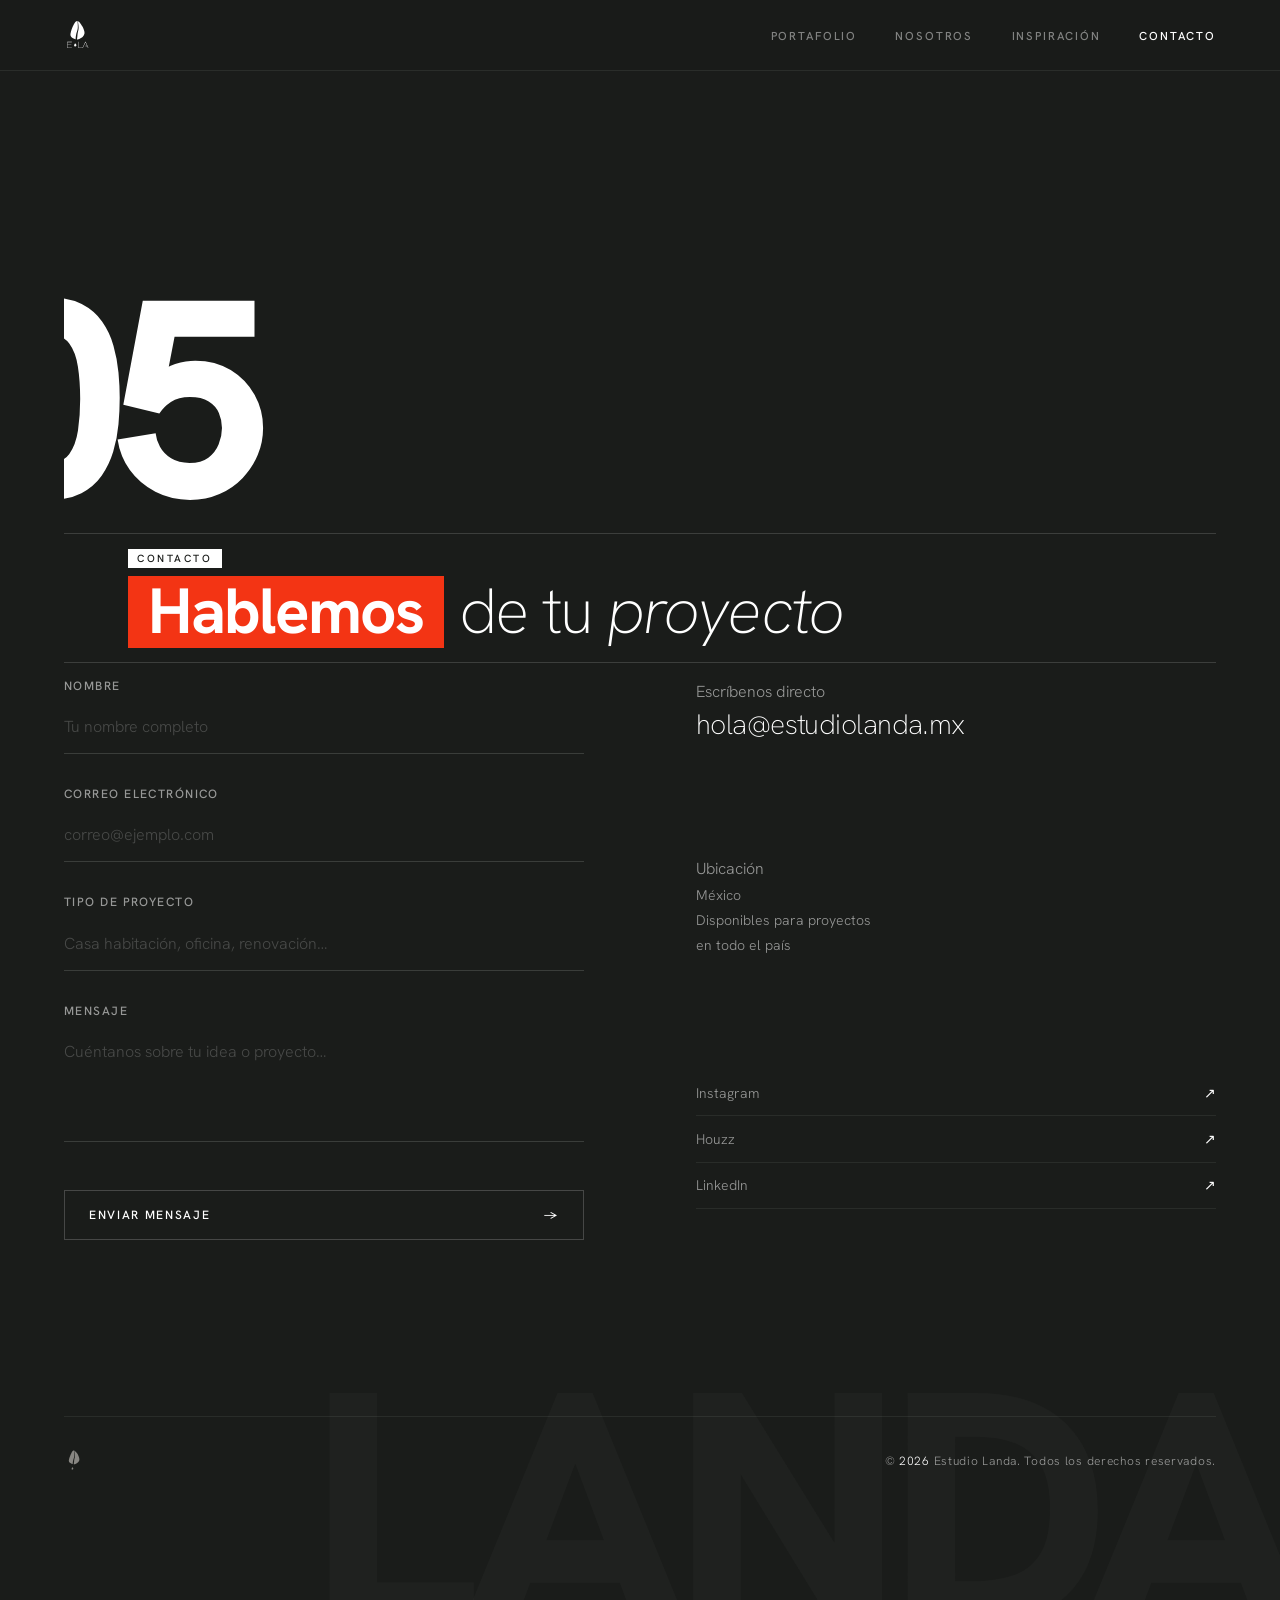
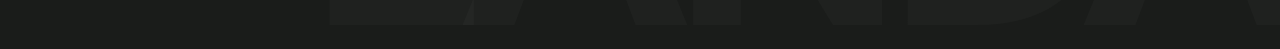
==== contacto.html @ ffecafad "Rediseño completo: landing grid intro, split-screen nosotros, headers editoriales - Landing: intro a" ====
<!DOCTYPE html>
<html lang="es">
<head>
  <meta charset="UTF-8">
  <meta name="viewport" content="width=device-width, initial-scale=1.0">
  <title>Contacto — Estudio Landa</title>
  <meta name="description" content="Hablemos de tu proyecto. Escríbenos a hola@estudiolanda.mx o usa el formulario de contacto.">

  <link rel="preconnect" href="https://fonts.googleapis.com">
  <link rel="preconnect" href="https://fonts.gstatic.com" crossorigin>
  <link href="https://fonts.googleapis.com/css2?family=Hanken+Grotesk:ital,wght@0,200;0,300;0,400;0,500;0,600;0,700;0,800;1,200;1,300&display=swap" rel="stylesheet">

  <link rel="stylesheet" href="css/variables.css">
  <link rel="stylesheet" href="css/pages.css">
  <link rel="stylesheet" href="css/contacto.css">

  <style>
    /* La página de contacto tiene fondo oscuro — ajustar nav */
    .p-nav {
      background: rgba(26,28,26,0.94);
      border-bottom-color: rgba(242,245,242,0.08);
    }
    .p-nav__logo svg { fill: var(--color-white); }
    .p-nav__link { color: var(--color-white); }

    body { background: var(--color-dark); }

    /* Todos los textos en blanco */
    .contacto, .contacto * { color: #fff; }
    .form-label,
    .contacto__address,
    .social-link,
    .contacto__email-label,
    .contacto__copyright { color: rgba(255,255,255,0.55); }
    .form-input::placeholder,
    .form-textarea::placeholder { color: rgba(255,255,255,0.2); }

    /* "HABLEMOS" — recuadro rojo, letras blancas */
    .title-red-box {
      display: inline-block;
      background: var(--color-red);
      color: #fff;
      padding: 0.04em 0.32em 0.08em;
      font-weight: var(--w-bold);
      font-style: normal;
    }
  </style>
</head>
<body>

  <!-- ── Navegación ─────────────────────────────────────────────────────── -->
  <nav class="p-nav">
    <a href="index.html" class="p-nav__logo" aria-label="Estudio Landa — Inicio">
      <svg viewBox="0 0 554.93 656.02" xmlns="http://www.w3.org/2000/svg" aria-hidden="true">
        <path d="m66.6,595.78v-126.93h93.81v6.18h-87.25v51.49h77.32v5.99h-77.32v57.1h88.18v6.18h-94.73Z"/>
        <polygon points="499.99 595.78 443.81 468.85 436.9 468.85 381.33 589.61 301.36 589.61 301.36 468.85 294.61 468.85 294.61 595.78 378.48 595.78 381.48 595.78 386.34 595.78 404.89 554.97 440.44 478.21 472.76 551 440.44 551 440.44 558.94 476.29 558.94 492.69 595.78 499.99 595.78"/>
        <path d="m254.1,537.54c-.39-2.25-.93-3.83-1.78-6.31-1.11-3.24-2.18-5.62-2.48-6.27-.8-1.77-2.86-6.06-6.66-11.43-4.28-6.04-7.18-8.39-8.74-9.53-.78-.57-2.58-1.33-3.39-1.73-.36-.04-.73-.07-1.12-.05-1.93.08-3.39.92-3.87,1.2-1.03.61-1.89,1.4-3.46,3.58-.76,1.05-2.09,2.99-4.16,6.92-.61,1.16-1.66,3.2-2.86,5.85-.28.62-1.17,2.59-2.22,5.26-1.8,4.53-2.9,8.1-3.29,9.37-.56,1.84-.96,3.4-1.76,6.52-.41,1.6-.74,2.94-.94,4.77-.15,1.35-.25,2.36-.06,3.7.05.35.3,2.02,1.34,3.98.23.44,1.24,2.28,3.34,4.1,1.43,1.24,2.84,1.9,5.64,3.22.97.46,3.09,1.42,5.92,2.36.39.13.74.24,1.07.35.9.03,6.15.57,6.36.56,2.59-.17,4.48-.86,6.02-1.43,3.36-1.25,5.65-2.86,7.22-3.99,1-.72,2.66-1.91,4.51-3.83,1.21-1.25,2.47-2.55,3.63-4.65,1.53-2.76,1.95-5.17,2.03-5.66.43-2.66.08-4.7-.29-6.84Z"/>
        <path d="m238.96,395.12c.62-9.33,1.33-16.88,1.81-21.59.34-3.32,1.06-10.2,2.23-18.96.91-6.83,1.7-11.95,2.47-16.88,1.21-7.77,1.82-11.66,2.83-17.12,1.16-6.26,2.56-13.71,5.12-23.24,1.04-3.85,2-7.06,2.71-9.36l1.8-6.73,1.45-4.1,1.87-6.3,1.51-4.95,1.8-5.81,3.31-10.15,3.75-12.37,3.44-12.43,2.32-9.26,3.12-15.76.8-5.69,1.04-7.88.8-14.38.16-15.6-.24-18.84-.48-17.22-.71-20.55-.89-12.02-1.2-16.57-1.2-13.89-1.39-15.12c-2.22-.27-4.47-.43-6.82-.33-11.75.48-20.69,5.62-23.61,7.34-6.27,3.7-11.5,8.51-21.09,21.82-4.63,6.42-12.73,18.24-25.36,42.22-3.72,7.06-10.12,19.51-17.44,35.66-1.71,3.76-7.11,15.78-13.57,32.08-10.95,27.65-17.71,49.39-20.07,57.13-3.41,11.21-5.86,20.73-10.75,39.77-2.51,9.75-4.52,17.95-5.72,29.07-.89,8.24-1.52,14.38-.36,22.55.3,2.13,1.85,12.34,8.14,24.27,1.43,2.71,7.54,13.92,20.34,24.99,8.73,7.55,17.29,11.59,34.42,19.67,5.91,2.79,18.86,8.68,36.13,14.36,2.38.78,4.51,1.48,6.54,2.13.24-7.16.58-13.88.98-19.97Z"/>
        <path d="m417.81,257.44c-2.37-13.72-5.68-23.36-10.86-38.47-6.77-19.75-13.32-34.28-15.13-38.24-4.91-10.77-17.43-36.94-40.62-69.72-26.08-36.86-43.8-51.2-53.32-58.12-4.77-3.46-9.56-6.53-14.53-8.94l1.56,8.64c2.94,16.23,5.17,30.11,6.81,40.85,3.79,24.91,5.21,38.61,5.6,42.5.78,7.73,1.61,17.29,2.05,28.01.11,2.79.36,9.69.3,18.23-.03,4.23-.12,6.95-.18,8.44-.24,5.99-.63,10.4-.72,11.38-.22,2.44-.61,6.15-1.27,10.64-.5,3.43-.96,5.9-1.87,10.83-.56,3.04-1.35,7.27-2.47,12.54-.93,4.37-1.48,6.57-2.65,11.56-1.16,4.95-.79,3.51-4.52,20-3.25,14.38-3.56,15.58-4.34,19.63-1.1,5.69-1.88,10.53-2.41,14.01-.54,3.53-1.18,8.18-1.87,14.25-1.14,10.14-1.41,15.73-2.05,23.73-.62,7.78-1.56,15.85-3.43,31.99-1.3,11.2-1.84,14.97-3.43,28.56-.16,1.38-.56,4.8-1.14,9.42-.47,3.76-.9,6.99-1.24,9.48,5.52.17,9.38-.05,10.68-.13,15.82-1.06,27.3-5.24,36.71-8.74,20.51-7.64,34.47-17.46,44.06-24.32,6.12-4.37,16.2-11.64,27.53-23.37,7.36-7.61,15.05-15.58,22.15-28.34,9.36-16.82,11.89-31.56,12.37-34.53,2.63-16.21.48-28.67-1.78-41.74Z"/>
      </svg>
    </a>
    <div class="p-nav__links">
      <a href="portafolio.html"  class="p-nav__link">Portafolio</a>
      <a href="nosotros.html"    class="p-nav__link">Nosotros</a>
      <a href="inspiracion.html" class="p-nav__link">Inspiración</a>
      <a href="contacto.html"    class="p-nav__link p-nav__link--active">Contacto</a>
    </div>
  </nav>

  <!-- ── Contenido principal ────────────────────────────────────────────── -->
  <main>
    <section class="contacto">

      <div class="page-header page-header--dark">
        <span class="page-header__num" aria-hidden="true">05</span>
        <hr class="page-header__rule">
        <div class="page-header__body">
          <span class="page-header__tag">Contacto</span>
          <h1 class="page-header__title"><span class="title-red-box">Hablemos</span> de tu <em>proyecto</em></h1>
        </div>
        <hr class="page-header__rule">
      </div>

      <div class="contacto__grid">

        <!-- Formulario -->
        <form class="contacto__form" id="contact-form"
              action="https://api.web3forms.com/submit"
              method="POST">

          <input type="hidden" name="access_key" value="3a1a8129-66ba-4bd7-8c58-b31536170e00">
          <input type="hidden" name="subject" value="Nuevo contacto — Estudio Landa">
          <input type="hidden" name="from_name" value="Estudio Landa Web">
          <input type="checkbox" name="botcheck" style="display:none">

          <div class="form-group">
            <label class="form-label" for="nombre">Nombre</label>
            <input class="form-input" id="nombre" name="nombre" type="text" placeholder="Tu nombre completo" required>
          </div>

          <div class="form-group">
            <label class="form-label" for="email">Correo electrónico</label>
            <input class="form-input" id="email" name="email" type="email" placeholder="correo@ejemplo.com" required>
          </div>

          <div class="form-group">
            <label class="form-label" for="proyecto">Tipo de proyecto</label>
            <input class="form-input" id="proyecto" name="proyecto" type="text" placeholder="Casa habitación, oficina, renovación…">
          </div>

          <div class="form-group">
            <label class="form-label" for="mensaje">Mensaje</label>
            <textarea class="form-textarea" id="mensaje" name="mensaje" placeholder="Cuéntanos sobre tu idea o proyecto…" rows="4"></textarea>
          </div>

          <button class="form-submit" type="submit" id="submit-btn">
            Enviar mensaje
            <span>→</span>
          </button>

          <p id="form-status" style="display:none; margin-top:1rem; font-size:0.85rem; letter-spacing:0.06em; color:var(--color-sage-lt);"></p>

        </form>

        <!-- Información de contacto -->
        <div class="contacto__info">

          <div>
            <p class="contacto__email-label">Escríbenos directo</p>
            <a class="contacto__email-link" href="mailto:hola@estudiolanda.mx">
              hola@estudiolanda.mx
            </a>
          </div>

          <div>
            <p class="contacto__email-label">Ubicación</p>
            <p class="contacto__address">
              México<br>
              Disponibles para proyectos<br>en todo el país
            </p>
          </div>

          <div class="contacto__social">
            <a class="social-link" href="https://www.instagram.com/estudiolanda/" target="_blank" rel="noopener">
              Instagram <span>↗</span>
            </a>
            <a class="social-link" href="#" target="_blank" rel="noopener">
              Houzz <span>↗</span>
            </a>
            <a class="social-link" href="#" target="_blank" rel="noopener">
              LinkedIn <span>↗</span>
            </a>
          </div>

        </div>

      </div>

      <!-- Footer -->
      <footer class="contacto__footer">
        <div class="contacto__footer-logo">
          <a href="index.html" aria-label="Inicio">
            <svg viewBox="0 0 554.93 656.02" xmlns="http://www.w3.org/2000/svg" aria-hidden="true">
              <path fill="rgba(245,240,234,0.5)" d="m254.1,537.54c-.39-2.25-.93-3.83-1.78-6.31-1.11-3.24-2.18-5.62-2.48-6.27-.8-1.77-2.86-6.06-6.66-11.43-4.28-6.04-7.18-8.39-8.74-9.53-.78-.57-2.58-1.33-3.39-1.73-.36-.04-.73-.07-1.12-.05-1.93.08-3.39.92-3.87,1.2-1.03.61-1.89,1.4-3.46,3.58-.76,1.05-2.09,2.99-4.16,6.92-.61,1.16-1.66,3.2-2.86,5.85-.28.62-1.17,2.59-2.22,5.26-1.8,4.53-2.9,8.1-3.29,9.37-.56,1.84-.96,3.4-1.76,6.52-.41,1.6-.74,2.94-.94,4.77-.15,1.35-.25,2.36-.06,3.7.05.35.3,2.02,1.34,3.98.23.44,1.24,2.28,3.34,4.1,1.43,1.24,2.84,1.9,5.64,3.22.97.46,3.09,1.42,5.92,2.36.39.13.74.24,1.07.35.9.03,6.15.57,6.36.56,2.59-.17,4.48-.86,6.02-1.43,3.36-1.25,5.65-2.86,7.22-3.99,1-.72,2.66-1.91,4.51-3.83,1.21-1.25,2.47-2.55,3.63-4.65,1.53-2.76,1.95-5.17,2.03-5.66.43-2.66.08-4.7-.29-6.84Z"/>
              <g>
                <path fill="rgba(245,240,234,0.5)" d="m238.96,395.12c.62-9.33,1.33-16.88,1.81-21.59.34-3.32,1.06-10.2,2.23-18.96.91-6.83,1.7-11.95,2.47-16.88,1.21-7.77,1.82-11.66,2.83-17.12,1.16-6.26,2.56-13.71,5.12-23.24,1.04-3.85,2-7.06,2.71-9.36l1.8-6.73,1.45-4.1,1.87-6.3,1.51-4.95,1.8-5.81,3.31-10.15,3.75-12.37,3.44-12.43,2.32-9.26,3.12-15.76.8-5.69,1.04-7.88.8-14.38.16-15.6-.24-18.84-.48-17.22-.71-20.55-.89-12.02-1.2-16.57-1.2-13.89-1.39-15.12c-2.22-.27-4.47-.43-6.82-.33-11.75.48-20.69,5.62-23.61,7.34-6.27,3.7-11.5,8.51-21.09,21.82-4.63,6.42-12.73,18.24-25.36,42.22-3.72,7.06-10.12,19.51-17.44,35.66-1.71,3.76-7.11,15.78-13.57,32.08-10.95,27.65-17.71,49.39-20.07,57.13-3.41,11.21-5.86,20.73-10.75,39.77-2.51,9.75-4.52,17.95-5.72,29.07-.89,8.24-1.52,14.38-.36,22.55.3,2.13,1.85,12.34,8.14,24.27,1.43,2.71,7.54,13.92,20.34,24.99,8.73,7.55,17.29,11.59,34.42,19.67,5.91,2.79,18.86,8.68,36.13,14.36,2.38.78,4.51,1.48,6.54,2.13.24-7.16.58-13.88.98-19.97Z"/>
                <path fill="rgba(245,240,234,0.5)" d="m417.81,257.44c-2.37-13.72-5.68-23.36-10.86-38.47-6.77-19.75-13.32-34.28-15.13-38.24-4.91-10.77-17.43-36.94-40.62-69.72-26.08-36.86-43.8-51.2-53.32-58.12-4.77-3.46-9.56-6.53-14.53-8.94l1.56,8.64c2.94,16.23,5.17,30.11,6.81,40.85,3.79,24.91,5.21,38.61,5.6,42.5.78,7.73,1.61,17.29,2.05,28.01.11,2.79.36,9.69.3,18.23-.03,4.23-.12,6.95-.18,8.44-.24,5.99-.63,10.4-.72,11.38-.22,2.44-.61,6.15-1.27,10.64-.5,3.43-.96,5.9-1.87,10.83-.56,3.04-1.35,7.27-2.47,12.54-.93,4.37-1.48,6.57-2.65,11.56-1.16,4.95-.79,3.51-4.52,20-3.25,14.38-3.56,15.58-4.34,19.63-1.1,5.69-1.88,10.53-2.41,14.01-.54,3.53-1.18,8.18-1.87,14.25-1.14,10.14-1.41,15.73-2.05,23.73-.62,7.78-1.56,15.85-3.43,31.99-1.3,11.2-1.84,14.97-3.43,28.56-.16,1.38-.56,4.8-1.14,9.42-.47,3.76-.9,6.99-1.24,9.48,5.52.17,9.38-.05,10.68-.13,15.82-1.06,27.3-5.24,36.71-8.74,20.51-7.64,34.47-17.46,44.06-24.32,6.12-4.37,16.2-11.64,27.53-23.37,7.36-7.61,15.05-15.58,22.15-28.34,9.36-16.82,11.89-31.56,12.37-34.53,2.63-16.21.48-28.67-1.78-41.74Z"/>
              </g>
            </svg>
          </a>
        </div>
        <p class="contacto__copyright">
          © <span data-year></span> Estudio Landa. Todos los derechos reservados.
        </p>
      </footer>

    </section>
  </main>

  <script>
    /* Año en footer */
    document.querySelectorAll('[data-year]').forEach(el => {
      el.textContent = new Date().getFullYear();
    });

    /* Envío de formulario */
    const form = document.getElementById('contact-form');
    const statusEl = document.getElementById('form-status');

    if (form) {
      form.addEventListener('submit', async (e) => {
        e.preventDefault();
        const btn = document.getElementById('submit-btn');
        btn.disabled = true;
        btn.innerHTML = 'Enviando <span>→</span>';

        try {
          const res = await fetch(form.action, {
            method: 'POST',
            body: new FormData(form),
            headers: { 'Accept': 'application/json' }
          });
          if (res.ok) {
            statusEl.style.display = 'block';
            statusEl.textContent = 'Mensaje enviado con éxito. Nos pondremos en contacto pronto.';
            form.reset();
            btn.innerHTML = 'Enviado ✓ <span></span>';
            setTimeout(() => {
              btn.innerHTML = 'Enviar mensaje <span>→</span>';
              btn.disabled = false;
              statusEl.style.display = 'none';
            }, 4000);
          } else {
            throw new Error();
          }
        } catch {
          btn.innerHTML = 'Inténtalo de nuevo <span>→</span>';
          btn.disabled = false;
          statusEl.style.display = 'block';
          statusEl.style.color = 'rgba(243,52,20,0.8)';
          statusEl.textContent = 'Hubo un error. Por favor escríbenos a hola@estudiolanda.mx';
          setTimeout(() => { statusEl.style.display = 'none'; }, 5000);
        }
      });
    }
  </script>

</body>
</html>
---- css/variables.css ----
/* ─── VARIABLES GLOBALES — ESTUDIO LANDA ────────────────────────────────── */

:root {
  /* ── Paleta de color ──────────────────────────────────────────────────── */
  /* Fondo: blanco con tinte verde apenas perceptible */
  --color-bg:        #F2F5F2;
  /* Blanco puro como elemento de diseño */
  --color-white:     #FFFFFF;
  /* Superficie elevada (cards, paneles) */
  --color-surface:   #FFFFFF;
  /* Oscuro casi negro — del logo */
  --color-dark:      #1A1C1A;
  /* Texto secundario */
  --color-mid:       #5A5D5A;
  /* Líneas y bordes */
  --color-border:    rgba(26,28,26,0.1);
  /* Verde salvia — acento principal */
  --color-sage:      #82B39B;
  --color-sage-lt:   #A8CCBB;
  --color-sage-bg:   rgba(130,179,155,0.12);
  /* Azul acero — acento secundario */
  --color-steel:     #2C5A8E;
  --color-steel-lt:  #5A8EC8;
  /* Rojo — acento vibrante */
  --color-red:       #F33414;
  --color-red-lt:    #F76650;
  --color-red-bg:    rgba(243,52,20,0.08);
  /* Amarillo — acento editorial */
  --color-yellow:    #ECE545;
  --color-yellow-bg: rgba(236,229,69,0.18);
  /* Acento activo */
  --color-accent:    var(--color-red);

  /* ── Tipografía ────────────────────────────────────────────────────────── */
  /* Hanken Grotesk = HK Grotesk (Google Fonts) */
  --font-main:    'Hanken Grotesk', sans-serif;
  /* Cormorant — solo para cursivas editoriales en títulos grandes */
  --font-serif:   'Cormorant', serif;

  /* Escala tipográfica */
  --size-2xs:  0.65rem;   /*  10px */
  --size-xs:   0.75rem;   /*  12px */
  --size-sm:   0.875rem;  /*  14px */
  --size-base: 1rem;      /*  16px */
  --size-md:   1.125rem;  /*  18px */
  --size-lg:   1.5rem;    /*  24px */
  --size-xl:   2rem;      /*  32px */
  --size-2xl:  3rem;      /*  48px */
  --size-3xl:  4.5rem;    /*  72px */
  --size-hero: clamp(3.5rem, 9vw, 8.5rem);
  --size-display: clamp(2rem, 5vw, 4.5rem);

  /* Pesos tipográficos */
  --w-thin:   200;
  --w-light:  300;
  --w-regular: 400;
  --w-medium: 500;
  --w-semi:   600;
  --w-bold:   700;
  --w-black:  800;

  /* ── Espaciado ─────────────────────────────────────────────────────────── */
  --sp-xs:  0.5rem;
  --sp-sm:  1rem;
  --sp-md:  2rem;
  --sp-lg:  4rem;
  --sp-xl:  7rem;
  --sp-2xl: 11rem;

  /* ── Layout ────────────────────────────────────────────────────────────── */
  --max-w:  1440px;
  --gutter: clamp(1.5rem, 5vw, 5rem);
  --nav-h:  96px;

  /* ── Movimiento ────────────────────────────────────────────────────────── */
  --ease:      cubic-bezier(0.16, 1, 0.3, 1);
  --ease-soft: cubic-bezier(0.65, 0, 0.35, 1);
  --dur-fast:  0.2s;
  --dur-med:   0.5s;
  --dur-slow:  0.85s;
}
---- css/pages.css ----
/* ─── PÁGINAS INTERIORES — nav compartido + reset ─────────────────────────── */

*, *::before, *::after { box-sizing: border-box; margin: 0; padding: 0; }

html {
  -webkit-font-smoothing: antialiased;
  scroll-behavior: smooth;
}

body {
  font-family: var(--font-main);
  font-weight: var(--w-light);
  background-color: var(--color-bg);
  color: var(--color-dark);
  cursor: auto;
  overflow-x: hidden;
}

img, svg { display: block; max-width: 100%; }
a { color: inherit; text-decoration: none; }
button { background: none; border: none; cursor: pointer; font-family: inherit; }
ul, ol { list-style: none; }

h1, h2, h3, h4 {
  font-family: var(--font-main);
  font-weight: var(--w-thin);
  line-height: 1.0;
  letter-spacing: -0.03em;
}

p {
  font-weight: var(--w-light);
  line-height: 1.75;
  font-size: var(--size-base);
  color: var(--color-mid);
}

em    { font-style: italic; }
strong { font-weight: var(--w-bold); color: var(--color-dark); }

::selection { background: var(--color-red); color: var(--color-white); }

/* ── Etiqueta de sección ─────────────────────────────────────────────────── */
.section-label {
  font-size: var(--size-xs);
  font-weight: var(--w-medium);
  letter-spacing: 0.2em;
  text-transform: uppercase;
  color: var(--color-white);
  background: var(--color-sage);
  display: inline-block;
  padding: 0.2rem 0.65rem;
  border-radius: 2px;
  margin-bottom: var(--sp-sm);
}

/* ── Tag / chip ─────────────────────────────────────────────────────────── */
.tag {
  display: inline-flex;
  align-items: center;
  font-size: var(--size-xs);
  font-weight: var(--w-medium);
  letter-spacing: 0.06em;
  padding: 0.3rem 0.75rem;
  border-radius: 100px;
  background: var(--color-surface);
}

.tag--red {
  background: var(--color-red);
  color: var(--color-white);
}

/* ── Número fantasma (legacy) ───────────────────────────────────────────── */
.ghost-num {
  position: absolute;
  right: -0.02em;
  bottom: -0.15em;
  font-size: clamp(8rem, 22vw, 22rem);
  font-weight: var(--w-thin);
  letter-spacing: -0.06em;
  line-height: 1;
  color: rgba(26,28,26,0.07);
  pointer-events: none;
  user-select: none;
  z-index: 0;
}

.ghost-num--light { color: rgba(242,245,242,0.10); }

/* ── Encabezado editorial de sección ────────────────────────────────────── */

.page-header {
  overflow: hidden;        /* corta el "0" que sobresale por la izquierda */
  padding-top: var(--sp-md);
}

/* Número grande: 0 cortado a la mitad por el borde izquierdo */
.page-header__num {
  display: block;
  font-size: clamp(9rem, 22vw, 19rem);
  font-weight: var(--w-black);      /* 800 — máximo peso */
  letter-spacing: -0.06em;
  line-height: 0.85;
  color: var(--color-dark);
  /* -0.33em ≈ mitad del ancho del glifo "0" en Hanken Grotesk */
  margin-left: -0.33em;
  user-select: none;
}

/* Rayas divisorias */
.page-header__rule {
  border: none;
  border-top: 1px solid var(--color-border);
  margin: 0.9rem 0;
}

/* Zona de etiqueta + título */
.page-header__body {
  padding: 0 var(--gutter);
  display: flex;
  flex-direction: column;
  gap: 0.5rem;
}

/* Recuadro negro — letras blancas */
.page-header__tag {
  display: inline-flex;
  align-self: flex-start;
  background: var(--color-dark);
  color: #fff;
  font-size: 0.65rem;
  font-weight: var(--w-medium);
  letter-spacing: 0.24em;
  text-transform: uppercase;
  padding: 0.32em 0.9em;
}

/* Título de la página */
.page-header__title {
  font-size: var(--size-display);
  font-weight: var(--w-thin);
  letter-spacing: -0.03em;
  line-height: 1.0;
  margin: 0;
}

.page-header__title strong { font-weight: var(--w-bold); }

/* Variante sobre fondo oscuro (contacto) */
.page-header--dark .page-header__num   { color: #fff; }
.page-header--dark .page-header__rule  { border-color: rgba(255,255,255,0.15); }
.page-header--dark .page-header__tag   { background: #fff; color: var(--color-dark); }
.page-header--dark .page-header__title { color: #fff; }

/* ── Navegación de página interior ─────────────────────────────────────── */

.p-nav {
  display: flex;
  align-items: center;
  justify-content: space-between;
  padding: 1.2rem var(--gutter);
  border-bottom: 1px solid var(--color-border);
  position: sticky;
  top: 0;
  background: rgba(242,245,242,0.94);
  backdrop-filter: blur(14px);
  -webkit-backdrop-filter: blur(14px);
  z-index: 100;
}

.p-nav__logo svg {
  height: 32px;
  width: auto;
  fill: var(--color-dark);
  display: block;
}

.p-nav__links {
  display: flex;
  gap: clamp(1.5rem, 3vw, 3.5rem);
  align-items: center;
}

.p-nav__link {
  font-size: 0.72rem;
  font-weight: var(--w-medium);
  letter-spacing: 0.16em;
  text-transform: uppercase;
  color: var(--color-dark);
  opacity: 0.45;
  transition: opacity 0.2s;
}

.p-nav__link:hover    { opacity: 1; }
.p-nav__link--active  { opacity: 1; }

/* ── Breadcrumb / back link ─────────────────────────────────────────────── */

.p-back {
  display: inline-flex;
  align-items: center;
  gap: 0.5rem;
  font-size: var(--size-xs);
  font-weight: var(--w-medium);
  letter-spacing: 0.12em;
  text-transform: uppercase;
  color: var(--color-mid);
  opacity: 0.55;
  transition: opacity 0.2s, gap 0.2s;
  padding: 1rem var(--gutter);
  display: block;
}

/* ── Responsive nav ─────────────────────────────────────────────────────── */

@media (max-width: 600px) {
  .p-nav__links { gap: 1.2rem; }
  .p-nav__link  { font-size: 0.62rem; letter-spacing: 0.1em; }
}
---- css/contacto.css ----
/* ─── CONTACTO ───────────────────────────────────────────────────────────── */

.contacto {
  padding: var(--sp-2xl) var(--gutter);
  background: var(--color-dark);
  color: var(--color-bg);
  position: relative;
  overflow: hidden;
}

/* Marca de agua */
.contacto::before {
  content: 'LANDA';
  position: absolute;
  bottom: -0.08em;
  right: -0.04em;
  font-family: var(--font-main);
  font-size: 26vw;
  font-weight: var(--w-black);
  letter-spacing: -0.05em;
  color: rgba(242,245,242,0.022);
  line-height: 1;
  pointer-events: none;
  user-select: none;
}

/* Header */
.contacto__header { position: relative; overflow: hidden; margin-bottom: var(--sp-xl); }

.contacto__header .section-label { background: var(--color-white); color: var(--color-dark); }
.contacto__title strong { color: var(--color-white); }

.contacto__title {
  font-size: clamp(3rem, 8vw, 8rem);
  font-weight: var(--w-thin);
  letter-spacing: -0.04em;
  line-height: 0.93;
  color: var(--color-white);
  margin-top: var(--sp-sm);
}

.contacto__title strong { font-weight: var(--w-bold); }

.contacto__title em {
  font-family: var(--font-main);
  font-style: italic;
  color: inherit;
  font-weight: var(--w-regular);
  background: rgba(236,229,69,0.28);
  padding: 0.04em 0.18em;
  border-radius: 3px;
}

/* Grid 2 columnas */
.contacto__grid {
  display: grid;
  grid-template-columns: 1fr 1fr;
  gap: var(--sp-xl);
  align-items: start;
}

/* Formulario */
.contacto__form { display: flex; flex-direction: column; gap: var(--sp-md); }

.form-group { display: flex; flex-direction: column; gap: 0.4rem; }

.form-label {
  font-size: var(--size-xs);
  font-weight: var(--w-medium);
  letter-spacing: 0.12em;
  text-transform: uppercase;
  color: rgba(242,245,242,0.35);
}

.form-input, .form-textarea {
  font-family: var(--font-main);
  font-size: var(--size-base);
  font-weight: var(--w-light);
  background: transparent;
  border: none;
  border-bottom: 1px solid rgba(242,245,242,0.15);
  color: var(--color-white);
  padding: var(--sp-sm) 0;
  width: 100%;
  outline: none;
  transition: border-color var(--dur-fast);
  cursor: none;
}

.form-input:focus,
.form-textarea:focus {
  border-color: var(--color-sage-lt);
}

.form-input::placeholder,
.form-textarea::placeholder {
  color: rgba(242,245,242,0.18);
  font-weight: var(--w-light);
}

.form-textarea { resize: none; min-height: 100px; }

.form-submit {
  margin-top: var(--sp-sm);
  display: flex;
  align-items: center;
  justify-content: space-between;
  font-family: var(--font-main);
  font-size: var(--size-xs);
  font-weight: var(--w-medium);
  letter-spacing: 0.14em;
  text-transform: uppercase;
  padding: 1rem 1.5rem;
  border: 1px solid rgba(242,245,242,0.2);
  color: var(--color-white);
  width: 100%;
  cursor: none;
  transition: background var(--dur-fast), border-color var(--dur-fast);
}

.form-submit:hover {
  background: var(--color-sage);
  border-color: var(--color-sage);
}

/* Info de contacto */
.contacto__info { display: flex; flex-direction: column; gap: var(--sp-xl); }

.contacto__info-block { display: flex; flex-direction: column; gap: 0.5rem; }

.contacto__info-label {
  font-size: var(--size-xs);
  font-weight: var(--w-medium);
  letter-spacing: 0.14em;
  text-transform: uppercase;
  color: rgba(242,245,242,0.3);
}

.contacto__email-link {
  font-size: clamp(1rem, 2.2vw, 1.8rem);
  font-weight: var(--w-thin);
  letter-spacing: -0.02em;
  color: var(--color-white);
  display: inline-block;
  position: relative;
}

.contacto__email-link::after {
  content: '';
  position: absolute;
  bottom: 0; left: 0;
  width: 0; height: 1px;
  background: var(--color-sage-lt);
  transition: width var(--dur-slow) var(--ease);
}

.contacto__email-link:hover::after { width: 100%; }

.contacto__address {
  font-size: var(--size-sm);
  font-weight: var(--w-light);
  line-height: 1.8;
  color: rgba(242,245,242,0.4);
}

/* Redes */
.contacto__social { display: flex; flex-direction: column; }

.social-link {
  display: flex;
  align-items: center;
  justify-content: space-between;
  padding: 0.85rem 0;
  border-bottom: 1px solid rgba(242,245,242,0.07);
  font-size: var(--size-sm);
  font-weight: var(--w-light);
  color: rgba(242,245,242,0.4);
  transition: color var(--dur-fast), padding-left var(--dur-med) var(--ease);
}

.social-link:hover {
  color: var(--color-white);
  padding-left: var(--sp-sm);
}

/* Footer */
.contacto__footer {
  margin-top: var(--sp-2xl);
  padding-top: var(--sp-md);
  border-top: 1px solid rgba(242,245,242,0.07);
  display: flex;
  align-items: center;
  justify-content: space-between;
}

.contacto__footer-logo svg { height: 24px; width: auto; }

.contacto__copyright {
  font-size: var(--size-xs);
  font-weight: var(--w-light);
  color: rgba(242,245,242,0.25);
  letter-spacing: 0.06em;
}

@media (max-width: 768px) {
  .contacto__grid { grid-template-columns: 1fr; }
  .contacto__info { order: -1; }
}
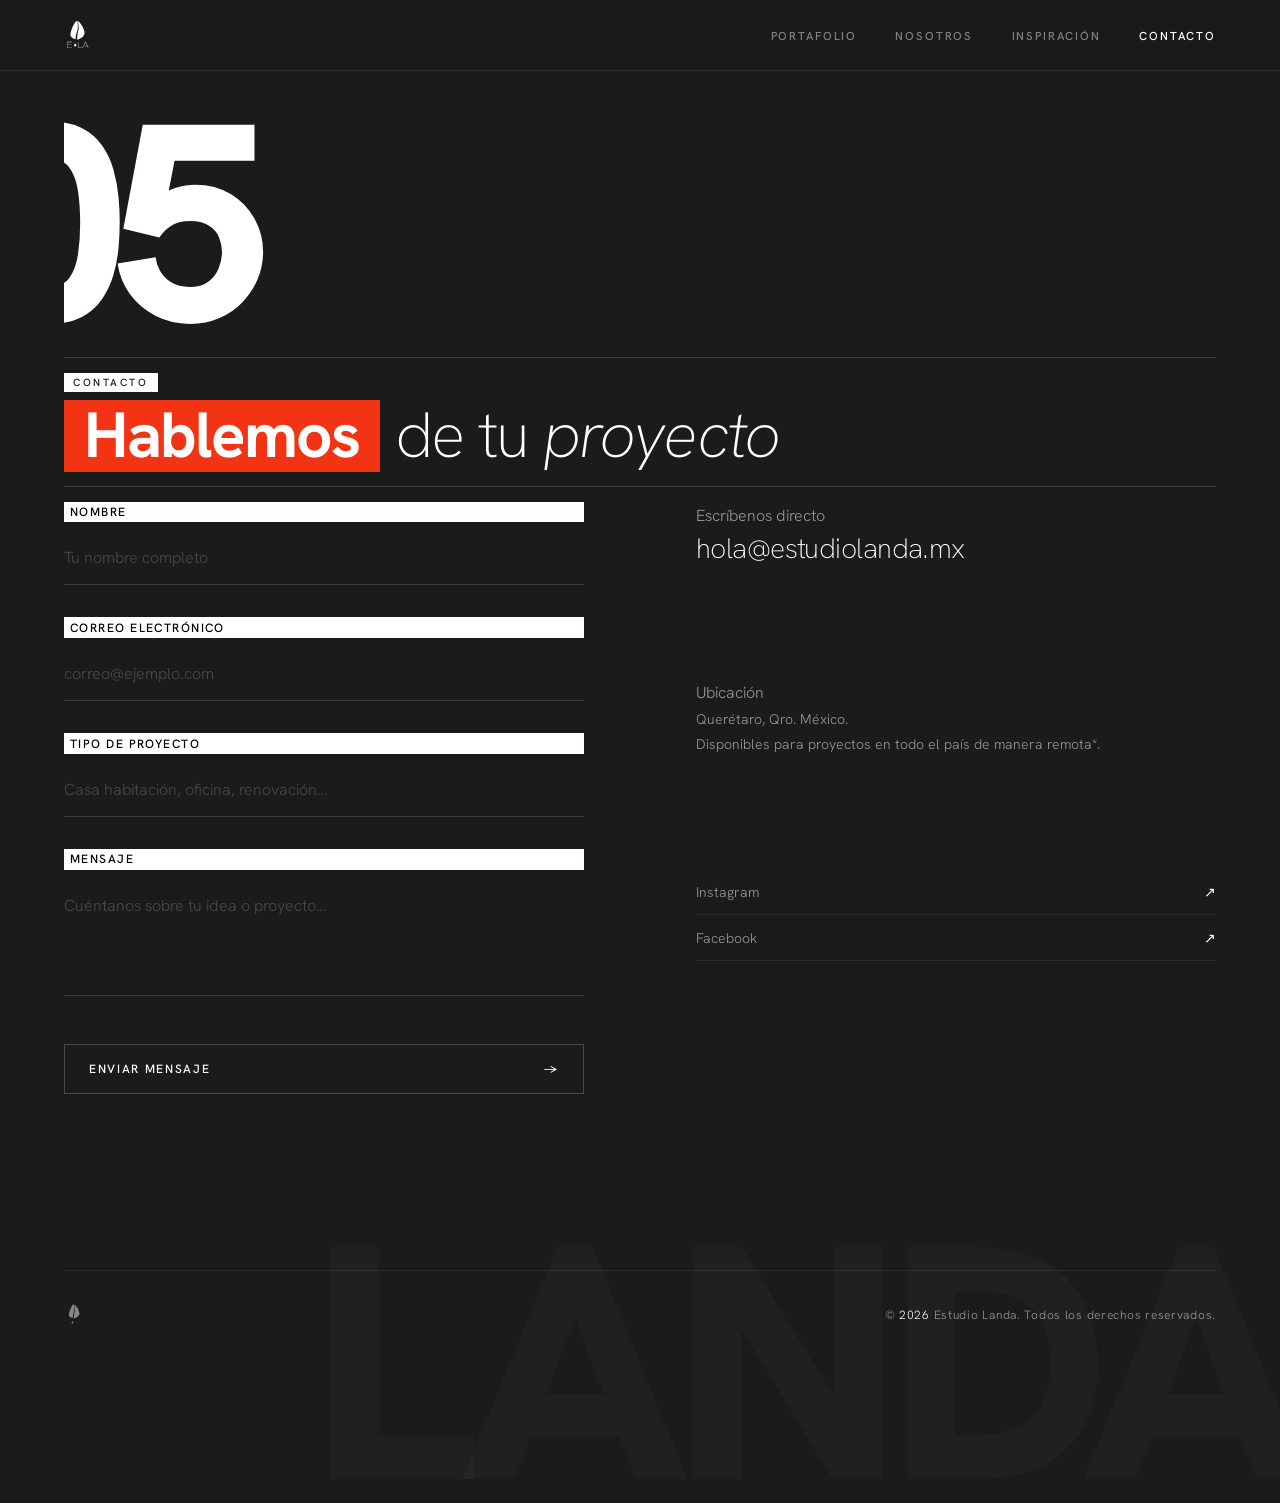
==== commit d672d38f: "Sincronizar todos los cambios pendientes al proyecto principal - Nosotros: cita al final, fuente 30%" ====
--- a/contacto.html
+++ b/contacto.html
@@ -27,11 +27,19 @@
 
     /* Todos los textos en blanco */
     .contacto, .contacto * { color: #fff; }
-    .form-label,
     .contacto__address,
     .social-link,
     .contacto__email-label,
     .contacto__copyright { color: rgba(255,255,255,0.55); }
+
+    /* Etiquetas del formulario: recuadro blanco, texto negro */
+    .form-label {
+      display: inline-block;
+      color: #000 !important;
+      background: #fff;
+      padding: 0.18em 0.5em;
+      margin-bottom: 0.2rem;
+    }
     .form-input::placeholder,
     .form-textarea::placeholder { color: rgba(255,255,255,0.2); }
 
@@ -135,8 +143,8 @@
           <div>
             <p class="contacto__email-label">Ubicación</p>
             <p class="contacto__address">
-              México<br>
-              Disponibles para proyectos<br>en todo el país
+              Querétaro, Qro. México.<br>
+              Disponibles para proyectos en todo el país de manera remota*.
             </p>
           </div>
 
@@ -144,11 +152,8 @@
             <a class="social-link" href="https://www.instagram.com/estudiolanda/" target="_blank" rel="noopener">
               Instagram <span>↗</span>
             </a>
-            <a class="social-link" href="#" target="_blank" rel="noopener">
-              Houzz <span>↗</span>
-            </a>
-            <a class="social-link" href="#" target="_blank" rel="noopener">
-              LinkedIn <span>↗</span>
+            <a class="social-link" href="https://www.facebook.com/estudiolanda?locale=es_LA" target="_blank" rel="noopener">
+              Facebook <span>↗</span>
             </a>
           </div>
 
@@ -183,6 +188,28 @@
       el.textContent = new Date().getFullYear();
     });
 
+    /* ── WhatsApp via CallMeBot ─────────────────────────────────────────────
+       Para activar:
+       1. Cada número debe enviar "I allow callmebot to send me messages"
+          al +34 644 59 83 66 por WhatsApp y recibirá su apikey.
+       2. Reemplaza los valores de PHONE y APIKEY con los datos reales.
+    ──────────────────────────────────────────────────────────────────────── */
+    const WA_RECIPIENTS = [
+      { phone: 'TELEFONO_1', apikey: 'APIKEY_1' },   // ← reemplazar
+      { phone: 'TELEFONO_2', apikey: 'APIKEY_2' }    // ← reemplazar
+    ];
+
+    function sendWhatsApp(nombre, proyecto) {
+      const texto = encodeURIComponent(
+        `Nuevo contacto — Estudio Landa\nNombre: ${nombre}\nProyecto: ${proyecto || 'No especificado'}`
+      );
+      WA_RECIPIENTS.forEach(({ phone, apikey }) => {
+        if (phone.startsWith('TELEFONO')) return; // saltear placeholders
+        fetch(`https://api.callmebot.com/whatsapp.php?phone=${phone}&text=${texto}&apikey=${apikey}`)
+          .catch(() => {}); // silenciar errores (no bloquear el flujo del form)
+      });
+    }
+
     /* Envío de formulario */
     const form = document.getElementById('contact-form');
     const statusEl = document.getElementById('form-status');
@@ -193,6 +220,9 @@
         const btn = document.getElementById('submit-btn');
         btn.disabled = true;
         btn.innerHTML = 'Enviando <span>→</span>';
+
+        const nombre   = form.querySelector('#nombre')?.value   || '';
+        const proyecto = form.querySelector('#proyecto')?.value || '';
 
         try {
           const res = await fetch(form.action, {
@@ -201,6 +231,7 @@
             headers: { 'Accept': 'application/json' }
           });
           if (res.ok) {
+            sendWhatsApp(nombre, proyecto);
             statusEl.style.display = 'block';
             statusEl.textContent = 'Mensaje enviado con éxito. Nos pondremos en contacto pronto.';
             form.reset();
--- a/css/pages.css
+++ b/css/pages.css
@@ -91,11 +91,13 @@
 /* ── Encabezado editorial de sección ────────────────────────────────────── */
 
 .page-header {
-  overflow: hidden;        /* corta el "0" que sobresale por la izquierda */
+  overflow: hidden;           /* corta el "0" exactamente en la línea del gutter */
   padding-top: var(--sp-md);
-}
-
-/* Número grande: 0 cortado a la mitad por el borde izquierdo */
+  margin-left: var(--gutter); /* el elemento empieza en el gutter → clip correcto */
+  margin-right: var(--gutter);
+}
+
+/* Número grande: "0" cortado a la mitad en el margen izquierdo */
 .page-header__num {
   display: block;
   font-size: clamp(9rem, 22vw, 19rem);
@@ -103,8 +105,7 @@
   letter-spacing: -0.06em;
   line-height: 0.85;
   color: var(--color-dark);
-  /* -0.33em ≈ mitad del ancho del glifo "0" en Hanken Grotesk */
-  margin-left: -0.33em;
+  margin-left: -0.33em;       /* empuja la mitad del "0" fuera del margen */
   user-select: none;
 }
 
@@ -115,9 +116,8 @@
   margin: 0.9rem 0;
 }
 
-/* Zona de etiqueta + título */
+/* Zona de etiqueta + título — sin padding extra, hereda el gutter del padre */
 .page-header__body {
-  padding: 0 var(--gutter);
   display: flex;
   flex-direction: column;
   gap: 0.5rem;
--- a/css/contacto.css
+++ b/css/contacto.css
@@ -1,11 +1,17 @@
 /* ─── CONTACTO ───────────────────────────────────────────────────────────── */
 
 .contacto {
-  padding: var(--sp-2xl) var(--gutter);
+  padding: 0 var(--gutter) var(--sp-2xl);
   background: var(--color-dark);
   color: var(--color-bg);
   position: relative;
   overflow: hidden;
+}
+
+/* page-header anula el margen de pages.css (contacto ya provee el gutter) */
+.contacto .page-header {
+  margin-left: 0;
+  margin-right: 0;
 }
 
 /* Marca de agua */
